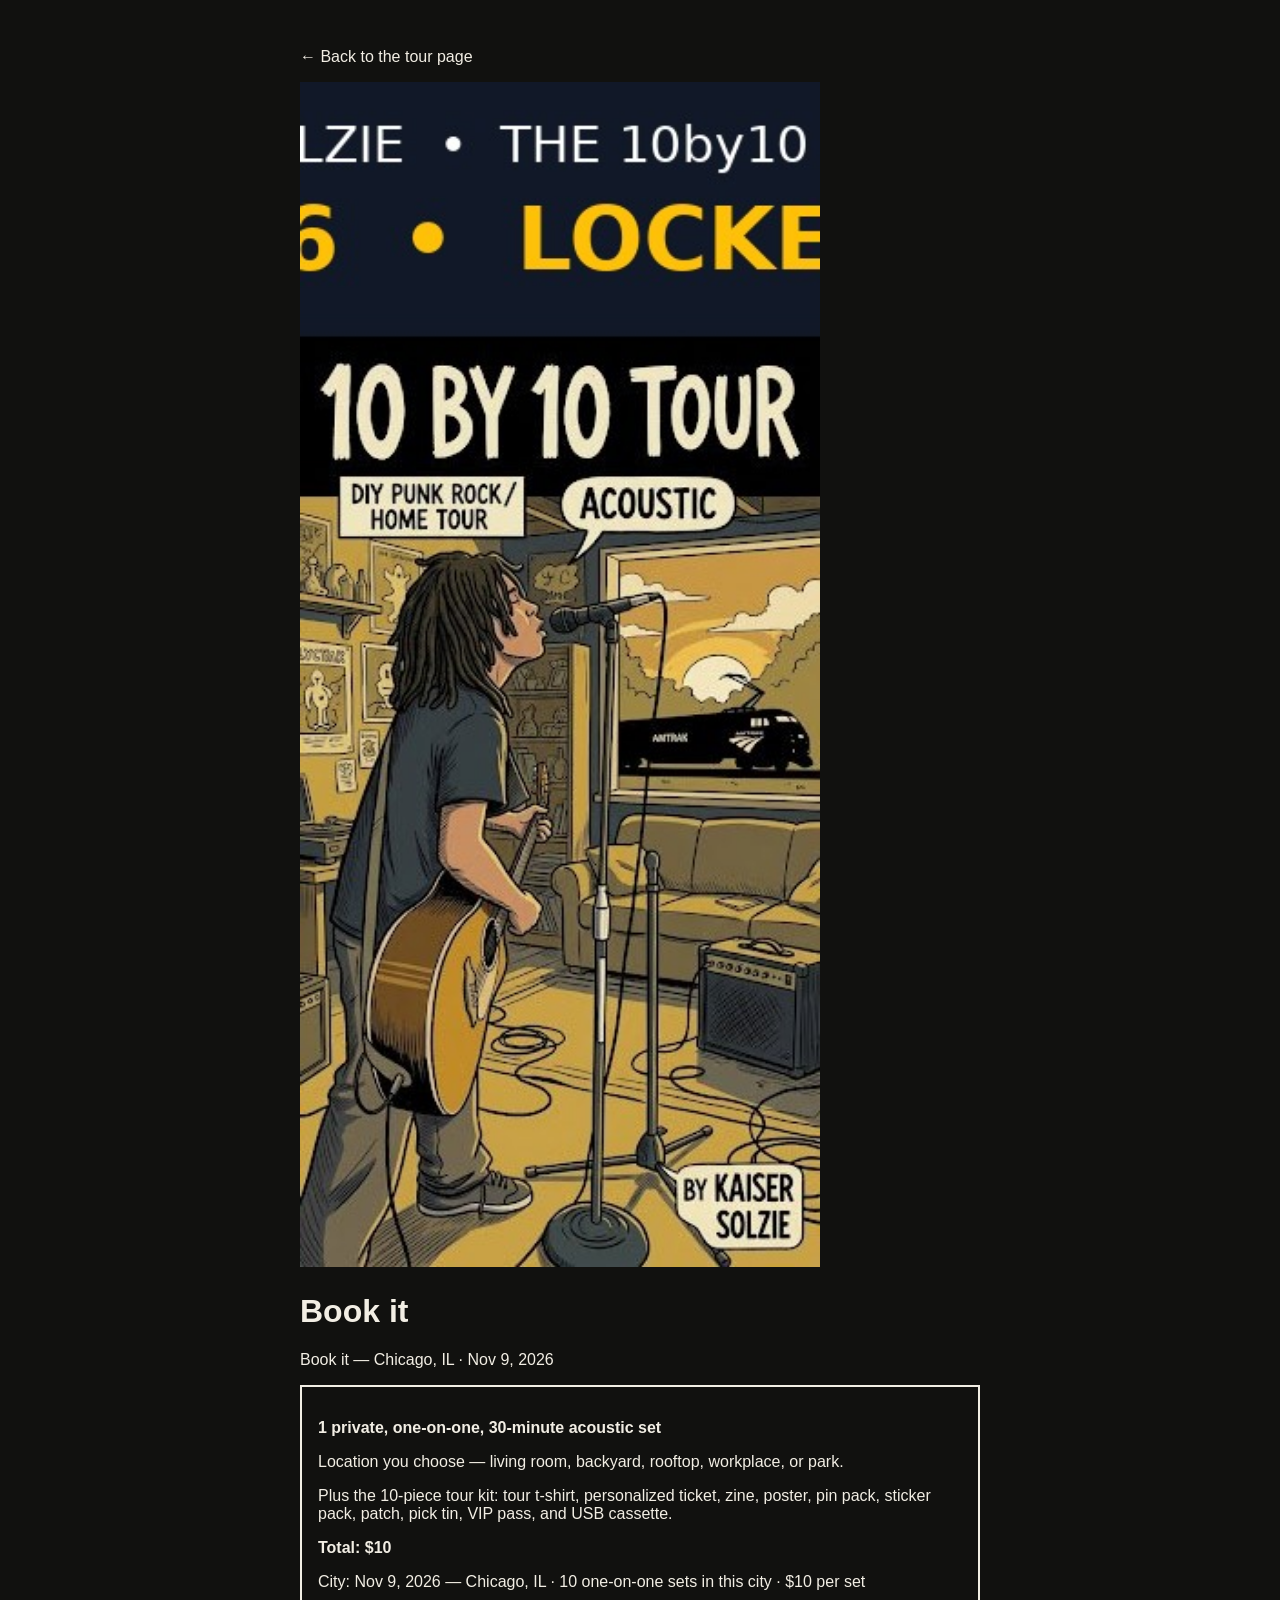
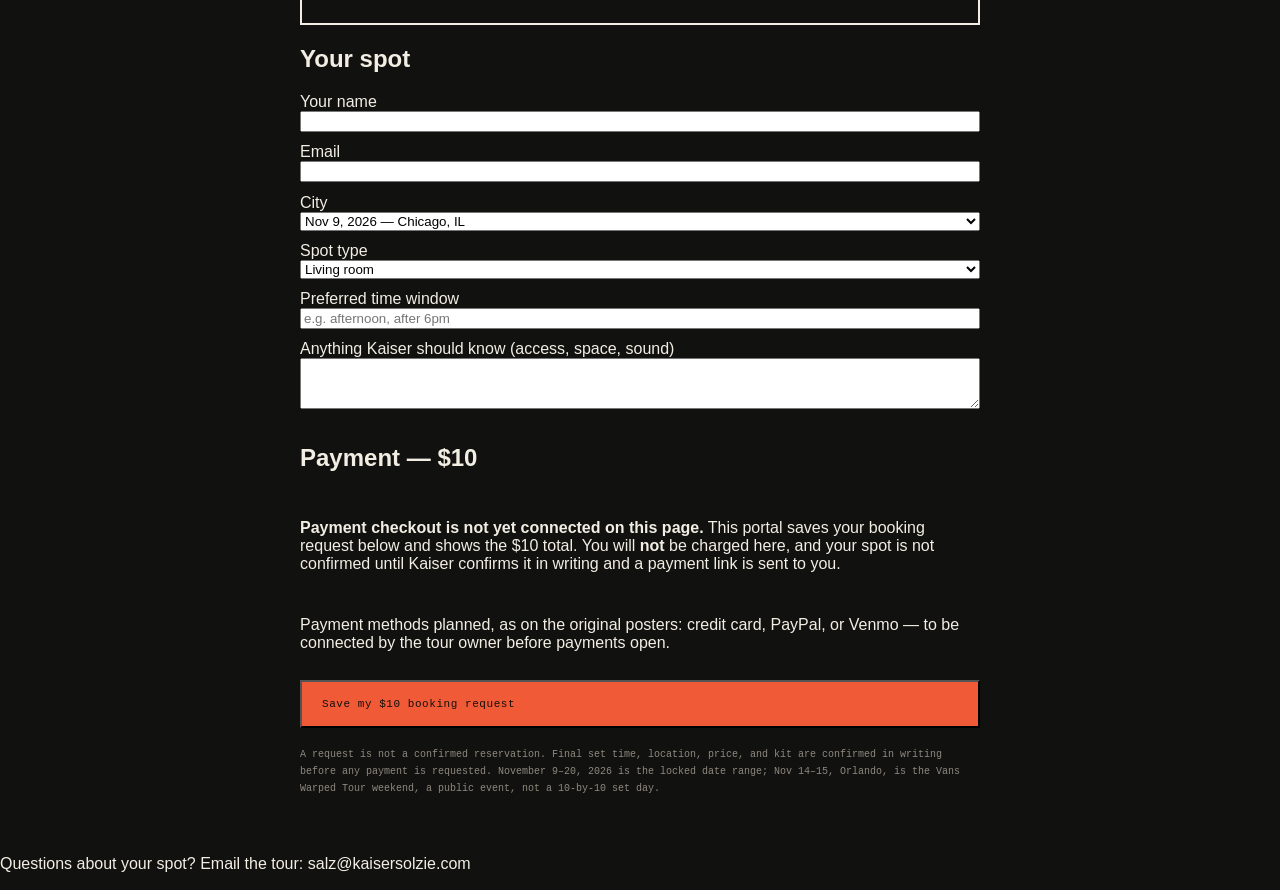
==== booking.html @ 58b7357b "Use salz@kaisersolzie.com as tour email for now" ====
<!doctype html>
<html lang="en">
<head>
<meta charset="utf-8">
<meta name="viewport" content="width=device-width, initial-scale=1">
<title>Book it — Kaiser Solzie 10by10 Tour</title>
<link rel="stylesheet" href="styles.css">
</head>
<body>
<main class="section-wrap" style="max-width:720px;margin:0 auto;padding:2rem 1.25rem">
<p><a href="index.html">← Back to the tour page</a></p>
<img src="assets/posters-nov9-20/poster-cover-nov9-20.jpg" alt="Original 10by10 tour cover poster" style="width:100%;height:auto;max-width:520px">
<h1>Book it</h1>
<p id="city-heading">Kaiser Solzie — The 10by10 Rail Tour</p>
<div id="order" style="border:2px solid currentColor;padding:1rem">
<p><strong>1 private, one-on-one, 30-minute acoustic set</strong></p>
<p>Location you choose — living room, backyard, rooftop, workplace, or park.</p>
<p>Plus the 10-piece tour kit: tour t-shirt, personalized ticket, zine, poster, pin pack, sticker pack, patch, pick tin, VIP pass, and USB cassette.</p>
<p><strong>Total: $10</strong></p>
<p id="city-line"></p>
</div>
<h2>Your spot</h2>
<form id="book-form" style="display:grid;gap:.7rem">
<label>Your name <input name="name" required style="width:100%"></label>
<label>Email <input name="email" type="email" required style="width:100%"></label>
<label>City <select name="city" id="city-select" style="width:100%"></select></label>
<label>Spot type <select name="spot" style="width:100%"><option>Living room</option><option>Backyard</option><option>Rooftop</option><option>Workplace</option><option>Park / outdoor</option><option>Other</option></select></label>
<label>Preferred time window <input name="time" placeholder="e.g. afternoon, after 6pm" style="width:100%"></label>
<label>Anything Kaiser should know (access, space, sound) <textarea name="notes" rows="3" style="width:100%"></textarea></label>
<h2>Payment — $10</h2>
<p><strong>Payment checkout is not yet connected on this page.</strong> This portal saves your booking request below and shows the $10 total. You will <strong>not</strong> be charged here, and your spot is not confirmed until Kaiser confirms it in writing and a payment link is sent to you.</p>
<p>Payment methods planned, as on the original posters: credit card, PayPal, or Venmo — to be connected by the tour owner before payments open.</p>
<button type="submit" class="button button-primary">Save my $10 booking request</button>
</form>
<div id="book-summary" style="white-space:pre-wrap;margin-top:1rem"></div>
<p class="fine-print">A request is not a confirmed reservation. Final set time, location, price, and kit are confirmed in writing before any payment is requested. November 9–20, 2026 is the locked date range; Nov 14–15, Orlando, is the Vans Warped Tour weekend, a public event, not a 10-by-10 set day.</p>
</main>
<script>
const CITIES=[
["Nov 9","Chicago, IL"],["Nov 10","New York City, NY"],["Nov 11","Atlanta, GA"],["Nov 12","St. Pete / Tampa, FL"],["Nov 13","Orlando, FL"],["Nov 16","Dallas / Fort Worth, TX"],["Nov 17","Austin & San Antonio, TX"],["Nov 18","Los Angeles, CA"],["Nov 19","San Diego, CA"],["Nov 20","San Francisco / Bay Area, CA — 100th set finale"]
];
const params=new URLSearchParams(location.search);
const sel=document.getElementById("city-select");
CITIES.forEach(c=>{const o=document.createElement("option"); o.value=c[1]; o.textContent=c[0]+", 2026 — "+c[1]; if(params.get("city")===c[1]) o.selected=true; sel.appendChild(o);});
function updateLine(){
  const c=CITIES.find(x=>x[1]===sel.value) || CITIES[0];
  document.getElementById("city-line").textContent="City: "+c[0]+", 2026 — "+c[1]+" · 10 one-on-one sets in this city · $10 per set";
  document.getElementById("city-heading").textContent="Book it — "+c[1]+" · "+c[0]+", 2026";
}
sel.addEventListener("change",updateLine); updateLine();
document.getElementById("book-form").addEventListener("submit",e=>{
  e.preventDefault(); const f=new FormData(e.target);
  document.getElementById("book-summary").textContent="BOOKING REQUEST SAVED ON THIS PAGE ONLY (not sent, not charged)\nName: "+f.get("name")+"\nEmail: "+f.get("email")+"\nCity: "+f.get("city")+"\nSpot type: "+f.get("spot")+"\nPreferred time: "+(f.get("time")||"—")+"\nNotes: "+(f.get("notes")||"—")+"\nTotal: $10\n\nNext step: Kaiser reviews timing/transit for this city day, confirms in writing, and sends a payment link once checkout is connected. No payment has been taken.";
});
</script>
<p>Questions about your spot? Email the tour: <a href="mailto:salz@kaisersolzie.com">salz@kaisersolzie.com</a></p>
</body>
</html>
---- styles.css ----
:root{--ink:#11110f;--paper:#f2eee4;--muted:#b7b1a5;--orange:#f05a36;--line:rgba(242,238,228,.18);--mono:"DM Mono",monospace;--sans:"Space Grotesk",sans-serif}*{box-sizing:border-box}html{scroll-behavior:smooth}body{margin:0;background:var(--ink);color:var(--paper);font-family:var(--sans);-webkit-font-smoothing:antialiased}a{color:inherit;text-decoration:none}.announcement{height:34px;background:var(--orange);color:#160f0c;display:flex;align-items:center;justify-content:center;gap:12px;font:500 10px var(--mono);letter-spacing:.13em}.pulse,.status-dot{width:7px;height:7px;border-radius:50%;background:currentColor;display:inline-block}.dot{opacity:.55}.site-header{height:88px;padding:0 6vw;display:flex;align-items:center;justify-content:space-between;border-bottom:1px solid var(--line)}.wordmark{display:flex;align-items:center;gap:12px;font-weight:700;letter-spacing:.08em;font-size:13px}.wordmark small{display:block;font:9px var(--mono);letter-spacing:.13em;color:var(--muted);margin-top:5px}.mark{width:37px;height:37px;display:grid;place-items:center;border:1px solid var(--orange);color:var(--orange);font-size:21px}.main-nav{display:flex;align-items:center;gap:34px;font-size:12px}.main-nav a:not(.nav-cta){color:#c9c4b9}.main-nav a:hover,.text-link:hover{color:var(--orange)}.nav-cta{border:1px solid var(--line);padding:12px 17px}.menu-toggle{display:none}.section-wrap{width:min(1180px,88vw);margin:auto}.hero{min-height:650px;display:grid;grid-template-columns:1fr .9fr;align-items:center;gap:7vw;padding-top:76px;padding-bottom:78px}.eyebrow{font:10px var(--mono);letter-spacing:.18em;color:var(--orange);margin:0 0 24px}.hero h1{font-size:clamp(64px,8.2vw,116px);line-height:.88;letter-spacing:-.085em;margin:0 0 28px;font-weight:600}.hero h1 span,h2 em{color:var(--orange);font-style:normal}.hero-lede{font-size:18px;font-weight:600;margin:0 0 12px}.hero-body{max-width:490px;color:#bcb6aa;line-height:1.75;font-size:14px}.hero-actions{display:flex;align-items:center;gap:24px;margin-top:30px}.button{display:inline-flex;align-items:center;gap:25px;padding:16px 20px;font:11px var(--mono);letter-spacing:.05em}.button-primary{background:var(--orange);color:#160f0c}.button-primary:hover{background:#ff7956}.text-link{font:11px var(--mono);color:#d1cbbf}.micro-note,.fine-print{font:10px var(--mono);color:#8f897f;line-height:1.7}.hero-art{position:relative;padding:0 18px 25px 0}.art-frame{position:relative;aspect-ratio:4/4.5;background:#29251f;border:1px solid #625346;overflow:hidden}.art-frame:before{content:"";position:absolute;inset:0;background:linear-gradient(145deg,rgba(240,90,54,.1),transparent 48%,rgba(0,0,0,.3));z-index:1;pointer-events:none}.art-frame img{width:100%;height:100%;object-fit:cover;display:block}.art-fallback{background:radial-gradient(circle at 65% 35%,#81503d,#342a24 48%,#171613 80%)}.art-caption{position:absolute;bottom:0;left:0;right:0;z-index:2;display:flex;justify-content:space-between;padding:14px;background:rgba(17,17,15,.8);font:9px var(--mono);letter-spacing:.13em}.orbit{position:absolute;border:1px solid var(--orange);color:var(--orange);background:var(--ink);border-radius:50%;display:grid;place-content:center;text-align:center;font:20px var(--mono)}.orbit small{font-size:8px;letter-spacing:.15em}.orbit-one{width:86px;height:86px;right:-20px;top:12%}.orbit-two{width:78px;height:78px;left:-32px;bottom:10%;font-size:13px}.stats{display:grid;grid-template-columns:repeat(4,1fr);border-top:1px solid var(--line);border-bottom:1px solid var(--line);padding:28px 0;margin-bottom:130px}.stats div{padding-left:28px;border-left:1px solid var(--line)}.stats div:first-child{border:0;padding-left:0}.stats strong{display:block;font-size:42px;letter-spacing:-.06em;font-weight:500}.stats span{font:9px var(--mono);letter-spacing:.12em;color:var(--muted)}.ticket-section{display:grid;grid-template-columns:.8fr 1.2fr;gap:10%;padding-bottom:140px}.section-heading h2,.routing-top h2,.sound-inner h2,.booking-section h2{font-size:clamp(48px,6vw,78px);line-height:.94;letter-spacing:-.075em;font-weight:500;margin:0}.intro{font-size:19px;line-height:1.55;max-width:650px;margin:0 0 40px}.feature-grid{display:grid;grid-template-columns:1fr 1fr;gap:1px;background:var(--line);border:1px solid var(--line)}.feature{background:var(--ink);padding:24px;min-height:175px}.feature-no{font:10px var(--mono);color:var(--orange)}.feature h3{font-size:17px;margin:19px 0 8px}.feature p{font-size:12px;line-height:1.7;color:#aaa498;margin:0}.feature-wide{grid-column:1/-1;display:flex;gap:25px;min-height:auto}.feature-wide h3{margin-top:0}.fine-print{margin-top:18px}.routing-section{background:#e9e4d9;color:var(--ink);padding:105px 0 115px}.routing-top{display:flex;align-items:end;justify-content:space-between;gap:40px;margin-bottom:45px}.routing-top .eyebrow{color:#bd452a}.routing-top h2 em{color:#bd452a}.routing-intro{max-width:360px;color:#625d54;font-size:14px;line-height:1.7}.status-note{display:flex;gap:14px;padding:18px 20px;background:#ded8cb;border-left:3px solid var(--orange);margin-bottom:28px}.status-dot{color:#bd452a;flex:none;margin-top:5px}.status-note strong{font-size:12px}.status-note p{font-size:11px;line-height:1.6;color:#655f55;margin:5px 0 0}.route-list{border-top:1px solid #c8c1b5}.route-row{display:grid;grid-template-columns:100px 1.2fr 1fr 145px;align-items:center;gap:20px;padding:17px 10px;border-bottom:1px solid #c8c1b5}.route-date{font:10px var(--mono);color:#6e675d}.route-date b{font-size:19px;color:#1a1916;margin-left:5px}.route-city{font-size:16px;font-weight:600}.route-type{font-size:11px;color:#777064}.route-status{font:9px var(--mono);letter-spacing:.08em;color:#a44730;text-align:right}.how-section{padding-top:130px;padding-bottom:135px;display:grid;grid-template-columns:.8fr 1.2fr;gap:10%}.how-section .eyebrow{margin-bottom:25px}.steps{display:grid;grid-template-columns:1fr 1fr;gap:36px 28px}.steps article{border-top:1px solid var(--line);padding-top:17px}.steps article>span{font:9px var(--mono);color:var(--orange);letter-spacing:.1em}.steps h3{font-size:19px;margin:15px 0 8px}.steps p{font-size:12px;line-height:1.75;color:#aaa498;margin:0}.sound-section{background:#24211d;padding:90px 0}.sound-inner{display:grid;grid-template-columns:1fr .8fr;align-items:center;gap:12%}.sound-inner h2 em{color:var(--orange)}.sound-inner>div:first-child>p:not(.eyebrow){max-width:390px;color:#b8b1a5;font-size:14px;line-height:1.7;margin:24px 0}.button-outline{border:1px solid #746b5f}.button-outline:hover{border-color:var(--orange);color:var(--orange)}.sound-card{min-height:270px;border:1px solid #62594d;padding:25px;display:flex;flex-direction:column;justify-content:space-between;background:radial-gradient(circle at 50% 45%,#49372e,#24211d 70%)}.sound-label,.sound-card small{font:9px var(--mono);letter-spacing:.14em;color:#c0b7a9}.sound-mark{font-size:95px;font-weight:700;letter-spacing:-.12em;color:var(--orange);text-align:center}.sound-mark span{font-size:42px}.sound-card p{font:10px var(--mono);letter-spacing:.12em;margin:0}.booking-section{padding-top:130px;padding-bottom:130px;position:relative}.booking-section h2{font-size:clamp(58px,7vw,90px)}.booking-section h2 em{color:var(--orange)}.booking-copy{max-width:520px;color:#aaa498;font-size:14px;line-height:1.8;margin-top:28px}.booking-stamp{position:absolute;right:5%;top:35%;width:160px;height:160px;border:1px solid var(--orange);border-radius:50%;display:flex;flex-direction:column;align-items:center;justify-content:center;transform:rotate(9deg);color:var(--orange)}.booking-stamp span,.booking-stamp small{font:8px var(--mono);letter-spacing:.15em}.booking-stamp strong{font:15px var(--mono);margin:7px 0}.booking-stamp small{font-size:6px}.site-footer{border-top:1px solid var(--line);padding:34px 6vw;display:flex;align-items:center;justify-content:space-between;gap:25px}.footer-meta{display:flex;flex-direction:column;gap:7px;font:8px var(--mono);letter-spacing:.04em;color:#8e887e}.back-top{font:9px var(--mono);color:var(--orange);white-space:nowrap}
@media(max-width:800px){.site-header{height:72px}.menu-toggle{display:block;background:none;border:0;color:var(--paper);font:10px var(--mono)}.menu-toggle span{margin-left:7px}.main-nav{display:none;position:absolute;z-index:10;top:106px;left:0;right:0;background:#1d1c19;padding:22px 6vw;flex-direction:column;align-items:flex-start;border-bottom:1px solid var(--line)}.main-nav.open{display:flex}.hero{grid-template-columns:1fr;padding-top:70px;gap:55px}.hero h1{font-size:clamp(65px,15vw,105px)}.hero-art{width:88%;margin:auto}.stats{margin-bottom:90px}.stats strong{font-size:32px}.stats span{font-size:7px}.ticket-section,.how-section{grid-template-columns:1fr;gap:45px;padding-bottom:95px}.routing-section{padding:80px 0}.routing-top{display:block}.routing-intro{margin-top:25px}.route-row{grid-template-columns:75px 1fr auto;gap:9px}.route-type{grid-column:2;grid-row:2}.route-status{grid-column:3;grid-row:1/3;font-size:7px;max-width:88px}.route-city{font-size:14px}.how-section{padding-top:90px}.sound-inner{grid-template-columns:1fr;gap:45px}.booking-stamp{position:static;margin:45px 0 0 10px;width:140px;height:140px}.site-footer{align-items:flex-start;flex-wrap:wrap}.footer-meta{order:3;width:100%}}
@media(max-width:480px){.announcement{font-size:8px;gap:7px}.hero-actions{align-items:flex-start;flex-direction:column;gap:17px}.stats{grid-template-columns:1fr 1fr;gap:20px}.stats div:nth-child(3){padding-left:0;border-left:0}.feature-grid,.steps{grid-template-columns:1fr}.feature-wide{grid-column:auto;display:block}.feature-wide h3{margin-top:19px}.route-row{grid-template-columns:62px 1fr}.route-status{grid-column:2;grid-row:3;text-align:left}.route-type{grid-column:2;grid-row:2}.route-date b{font-size:17px}.site-footer{padding-left:6vw;padding-right:6vw}.back-top{margin-left:auto}}
@media(prefers-reduced-motion:reduce){html{scroll-behavior:auto}*{animation-duration:.01ms!important;transition-duration:.01ms!important}}

/* Illustrated tour assets */
.tour-kit-art,.route-art{display:block;width:100%;height:auto;border-radius:18px;margin:28px 0}
.tour-kit-art{max-width:900px;margin:34px auto 20px}
.route-art{max-width:1100px;margin:28px auto 34px;border:1px solid var(--line)}
@media(max-width:640px){.tour-kit-art,.route-art{border-radius:12px;margin:20px 0}}


/* Tour artwork layer — original vector concept pending recovery of supplied artwork */
.hero-art .art-frame{position:relative;overflow:hidden;background:#211c18;min-height:420px}
.hero-illustration{position:relative;width:100%;height:100%;min-height:420px;overflow:hidden;background:#211c18}
.hero-illustration svg{display:block;width:100%;height:100%;min-height:420px;object-fit:cover}
.art-placeholder-note{position:absolute;left:18px;bottom:52px;padding:7px 10px;background:rgba(17,17,15,.82);border:1px solid rgba(240,90,54,.65);color:#f2eee4;font:8px var(--mono);letter-spacing:.12em}
.hero-art .art-caption{position:relative;z-index:2}
.routing-section{position:relative;overflow:hidden}
.routing-section:before{content:"";position:absolute;left:6vw;top:0;bottom:0;width:1px;background:linear-gradient(transparent,rgba(240,90,54,.35),transparent);pointer-events:none}
.route-row{position:relative}
.route-row:before{content:"";position:absolute;left:-1.7rem;top:50%;width:7px;height:7px;border:1px solid var(--orange);border-radius:50%;background:var(--ink);transform:translateY(-50%)}
.feature{position:relative}
.feature-no{display:inline-flex;align-items:center;justify-content:center;width:30px;height:30px;border:1px solid rgba(240,90,54,.55);border-radius:50%;font:10px var(--mono);color:var(--orange)}
.sound-card{position:relative;overflow:hidden}
.sound-card:after{content:"";position:absolute;inset:14px;border:1px solid rgba(240,90,54,.22);pointer-events:none}
@media(max-width:800px){.hero-illustration,.hero-illustration svg{min-height:340px}.routing-section:before{left:4vw}.route-row:before{left:-1.15rem}}


/* Reference design: Kaiser Solzie graphics + four persistent color themes */
:root{--accent:#ff6700;--accent-2:#39ff14;--accent-3:#00f0ff;--surface:#171719;--paper:#f2eee4}
body[data-theme="industrial"]{--ink:#0a0a0c;--paper:#f2eee4;--orange:#ff6700;--accent:#ff6700;--accent-2:#39ff14;--accent-3:#00f0ff}
body[data-theme="warped"]{--ink:#0c0d12;--paper:#fff8e6;--orange:#ffde00;--accent:#ffde00;--accent-2:#ff007f;--accent-3:#00e5ff}
body[data-theme="vinyl"]{--ink:#100e0c;--paper:#f6e8cb;--orange:#ff9f1c;--accent:#ff9f1c;--accent-2:#ffd166;--accent-3:#e71d36}
body[data-theme="zine"]{--ink:#0d0d0d;--paper:#fff;--orange:#d90429;--accent:#d90429;--accent-2:#fff;--accent-3:#a7a7a7}
.announcement{position:relative;isolation:isolate;background:repeating-linear-gradient(135deg,var(--ink) 0 13px,var(--accent) 13px 26px);color:var(--paper);text-shadow:0 1px 3px #000;overflow:hidden}
.announcement:before{content:"";position:absolute;inset:4px 0;background:rgba(0,0,0,.78);z-index:-1}
.mark{color:var(--accent);border-color:var(--accent)}
.mark svg{width:27px;height:27px;display:block}
.theme-switcher{display:flex;align-items:center;gap:7px;margin-left:auto;margin-right:22px}
.theme-switcher>span{font:8px var(--mono);letter-spacing:.15em;color:var(--muted);margin-right:3px}
.theme-switcher button{width:15px;height:15px;padding:0;border-radius:50%;border:1px solid rgba(255,255,255,.5);cursor:pointer;background:var(--swatch);box-shadow:0 0 0 1px rgba(0,0,0,.3)}
.theme-switcher button[data-theme-choice="industrial"]{--swatch:linear-gradient(135deg,#39ff14 0 35%,#ff6700 35% 70%,#00f0ff 70%)}
.theme-switcher button[data-theme-choice="warped"]{--swatch:linear-gradient(135deg,#ffde00 0 35%,#ff007f 35% 70%,#00e5ff 70%)}
.theme-switcher button[data-theme-choice="vinyl"]{--swatch:linear-gradient(135deg,#ff9f1c 0 35%,#ffd166 35% 70%,#e71d36 70%)}
.theme-switcher button[data-theme-choice="zine"]{--swatch:linear-gradient(135deg,#d90429 0 50%,#fff 50%)}
.theme-switcher button[aria-pressed="true"]{outline:2px solid var(--paper);outline-offset:3px}
.sound-art-row{display:flex;align-items:center;justify-content:center;gap:24px;margin:24px auto 18px}
.vinyl-record{width:118px;height:118px;border-radius:50%;display:grid;place-items:center;background:repeating-radial-gradient(circle,#101010 0 3px,#292929 4px 5px,#080808 6px 8px);border:4px solid #080808;box-shadow:0 8px 24px #0008;animation:vinyl-spin 8s linear infinite}
.vinyl-record span{width:36px;height:36px;border-radius:50%;background:var(--accent);border:7px solid #17120d;box-shadow:0 0 0 2px var(--paper)}
.cassette-icon{width:145px;height:auto;color:var(--accent);filter:drop-shadow(0 6px 12px #0008)}
.vu-meter{height:48px;display:flex;align-items:end;justify-content:center;gap:4px;margin:8px auto 18px}
.vu-meter i{display:block;width:7px;height:calc(7px + (var(--n,1) * 1px));border-radius:2px 2px 0 0;background:var(--accent-2);box-shadow:0 0 8px color-mix(in srgb,var(--accent-2),transparent 40%);animation:vu-bounce .72s ease-in-out infinite alternate;animation-delay:calc(var(--i,0) * -.055s)}
.vu-meter i:nth-child(1){--i:1;--n:8}.vu-meter i:nth-child(2){--i:2;--n:16}.vu-meter i:nth-child(3){--i:3;--n:27}.vu-meter i:nth-child(4){--i:4;--n:34}.vu-meter i:nth-child(5){--i:5;--n:18}.vu-meter i:nth-child(6){--i:6;--n:28}.vu-meter i:nth-child(7){--i:7;--n:40}.vu-meter i:nth-child(8){--i:8;--n:32}.vu-meter i:nth-child(9){--i:9;--n:22}.vu-meter i:nth-child(10){--i:10;--n:42}.vu-meter i:nth-child(11){--i:11;--n:34}.vu-meter i:nth-child(12){--i:12;--n:24}.vu-meter i:nth-child(13){--i:13;--n:38}.vu-meter i:nth-child(14){--i:14;--n:29}.vu-meter i:nth-child(15){--i:15;--n:19}.vu-meter i:nth-child(16){--i:16;--n:36}.vu-meter i:nth-child(17){--i:17;--n:27}.vu-meter i:nth-child(18){--i:18;--n:40}.vu-meter i:nth-child(19){--i:19;--n:24}.vu-meter i:nth-child(20){--i:20;--n:33}.vu-meter i:nth-child(21){--i:21;--n:17}
@keyframes vinyl-spin{to{transform:rotate(360deg)}}
@keyframes vu-bounce{from{height:8px;opacity:.65}to{height:var(--n,24px);opacity:1}}
@media(max-width:900px){.theme-switcher{margin-left:auto;margin-right:14px}}
@media(max-width:640px){.theme-switcher{order:2;margin:0 12px 0 auto}.theme-switcher>span{display:none}.theme-switcher button{width:13px;height:13px}.site-header{gap:8px}.menu-toggle{order:3}.sound-art-row{gap:14px}.vinyl-record{width:92px;height:92px}.cassette-icon{width:115px}.vu-meter{gap:3px}.vu-meter i{width:5px}}
@media(prefers-reduced-motion:reduce){.vinyl-record,.vu-meter i{animation:none}}
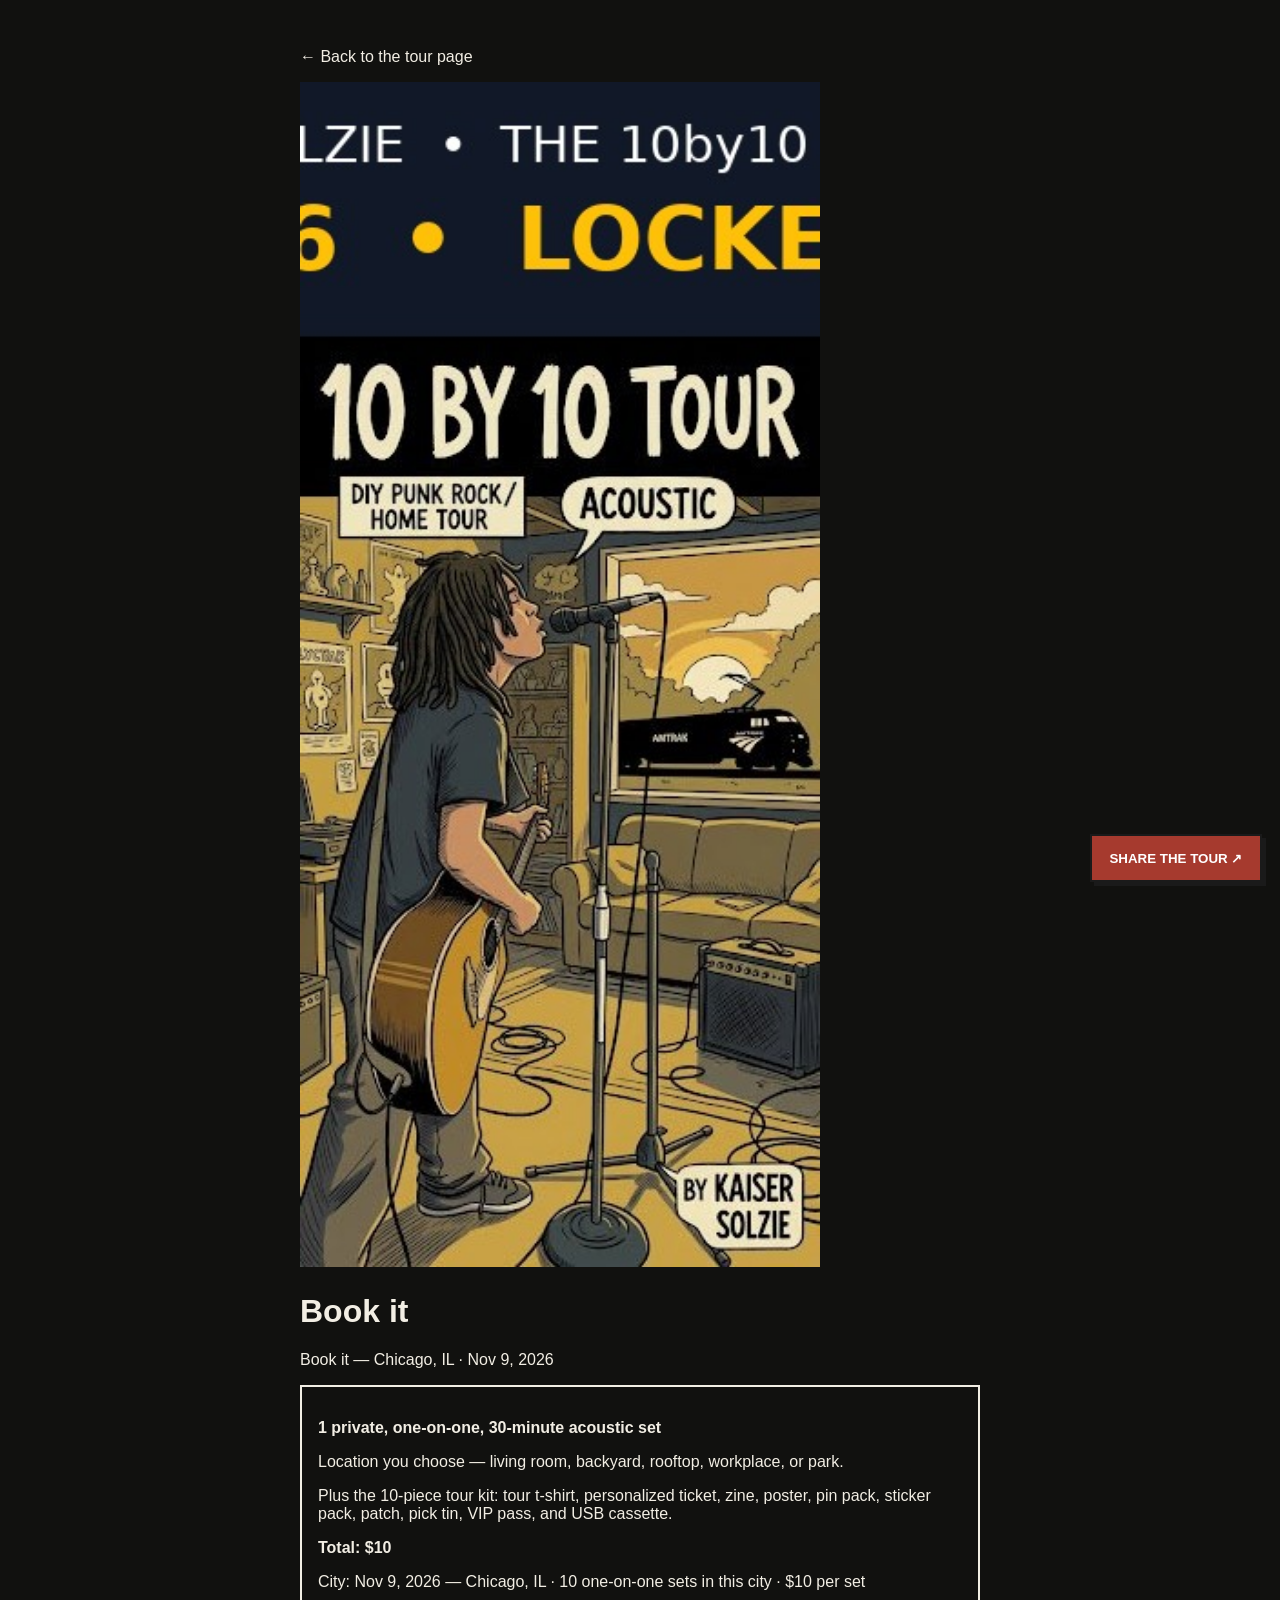
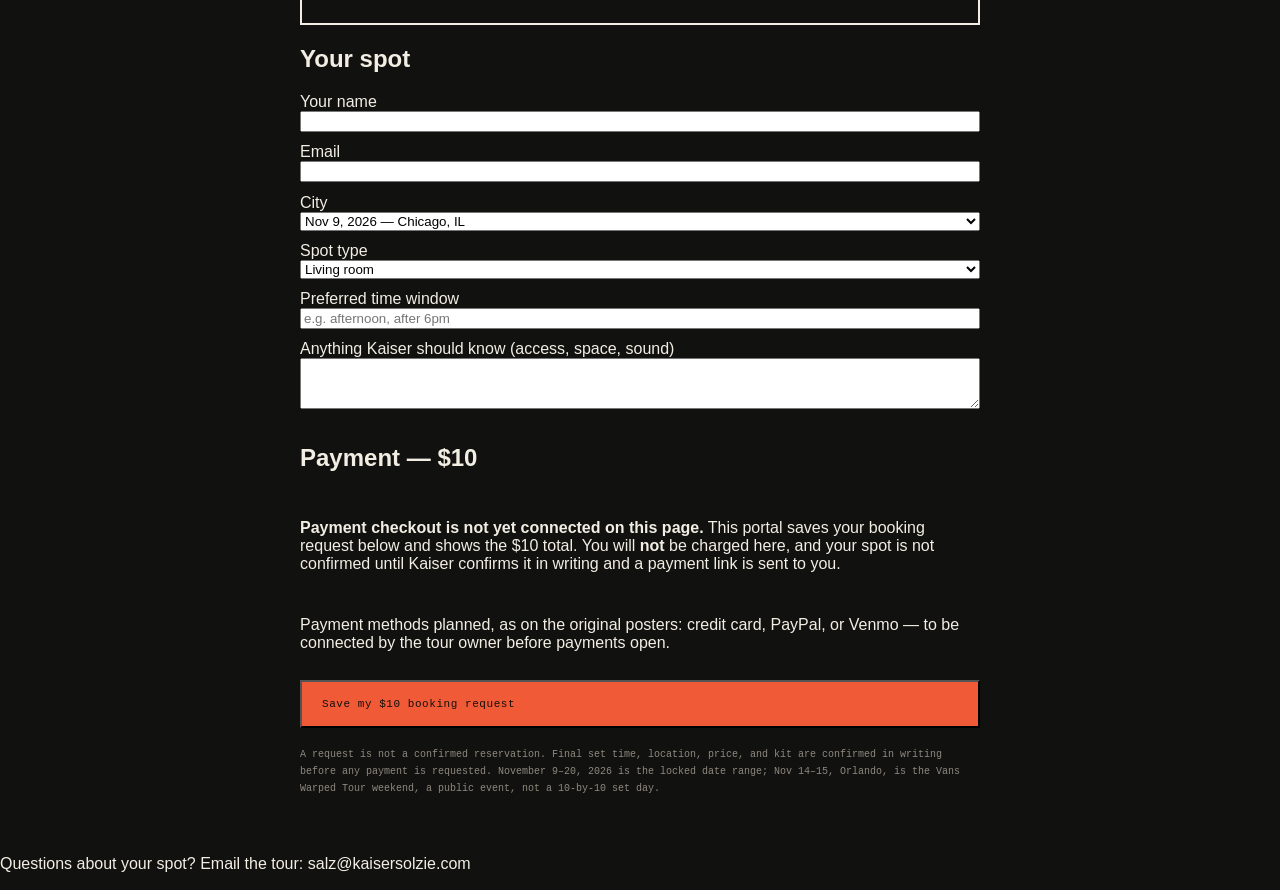
==== commit 7863ac5f: "Add hovering share CTA for social media, SMS and email" ====
--- a/booking.html
+++ b/booking.html
@@ -5,7 +5,14 @@
 <meta name="viewport" content="width=device-width, initial-scale=1">
 <title>Book it — Kaiser Solzie 10by10 Tour</title>
 <link rel="stylesheet" href="styles.css">
-</head>
+<style>
+.share-fab{position:fixed;right:18px;bottom:18px;z-index:9999}
+.share-btn{background:#A63A2E;color:#fff;border:2px solid #1A1A1A;box-shadow:4px 4px 0 #1A1A1A;padding:.9rem 1.1rem;font-weight:800;cursor:pointer;text-transform:uppercase}
+.share-panel{display:none;background:#F2E8CE;border:2px solid #1A1A1A;box-shadow:4px 4px 0 #1A1A1A;padding:.8rem;margin-bottom:.6rem;width:240px;text-align:left}
+.share-panel.open{display:block}
+.share-panel a{display:block;color:#1A1A1A;padding:.4rem 0;text-decoration:underline}
+.share-panel p{margin:.2rem 0;font-weight:700}
+</style></head>
 <body>
 <main class="section-wrap" style="max-width:720px;margin:0 auto;padding:2rem 1.25rem">
 <p><a href="index.html">← Back to the tour page</a></p>
@@ -54,5 +61,32 @@
 });
 </script>
 <p>Questions about your spot? Email the tour: <a href="mailto:salz@kaisersolzie.com">salz@kaisersolzie.com</a></p>
+
+<div class="share-fab">
+<div class="share-panel" id="share-panel">
+<p>Share the tale of the tour</p>
+<a id="share-x" href="#" target="_blank" rel="noopener">Share on X</a>
+<a id="share-fb" href="#" target="_blank" rel="noopener">Share on Facebook</a>
+<a id="share-wa" href="#" target="_blank" rel="noopener">Share on WhatsApp</a>
+<a id="share-sms" href="#">Share by SMS</a>
+<a id="share-email" href="#">Share by email</a>
+<a id="share-copy" href="#">Copy tour link</a>
+<p id="share-status" style="font-weight:400;font-size:.85rem"></p>
+</div>
+<button class="share-btn" id="share-btn" aria-expanded="false">Share the tour ↗</button>
+</div>
+<script>
+(function(){
+const url=location.href, text="Kaiser Solzie — The 10 by 10 Rail Tour. 10 cities, 100 private 30-minute sets, $10 per set. November 9–20, 2026. Book it: ";
+document.getElementById("share-x").href="https://twitter.com/intent/tweet?text="+encodeURIComponent(text)+"&url="+encodeURIComponent(url);
+document.getElementById("share-fb").href="https://www.facebook.com/sharer/sharer.php?u="+encodeURIComponent(url);
+document.getElementById("share-wa").href="https://wa.me/?text="+encodeURIComponent(text+url);
+document.getElementById("share-sms").href="sms:?body="+encodeURIComponent(text+url);
+document.getElementById("share-email").href="mailto:?subject="+encodeURIComponent("Kaiser Solzie — The 10 by 10 Rail Tour")+"&body="+encodeURIComponent(text+url);
+document.getElementById("share-copy").onclick=function(e){e.preventDefault(); if(navigator.clipboard){navigator.clipboard.writeText(url).then(()=>{document.getElementById("share-status").textContent="Link copied.";});} else {document.getElementById("share-status").textContent=url;}};
+const btn=document.getElementById("share-btn"), panel=document.getElementById("share-panel");
+btn.onclick=function(){const open=panel.classList.toggle("open"); btn.setAttribute("aria-expanded",String(open)); if(open && navigator.share){/* native share stays as fallback via the links below */}};
+})();
+</script>
 </body>
 </html>
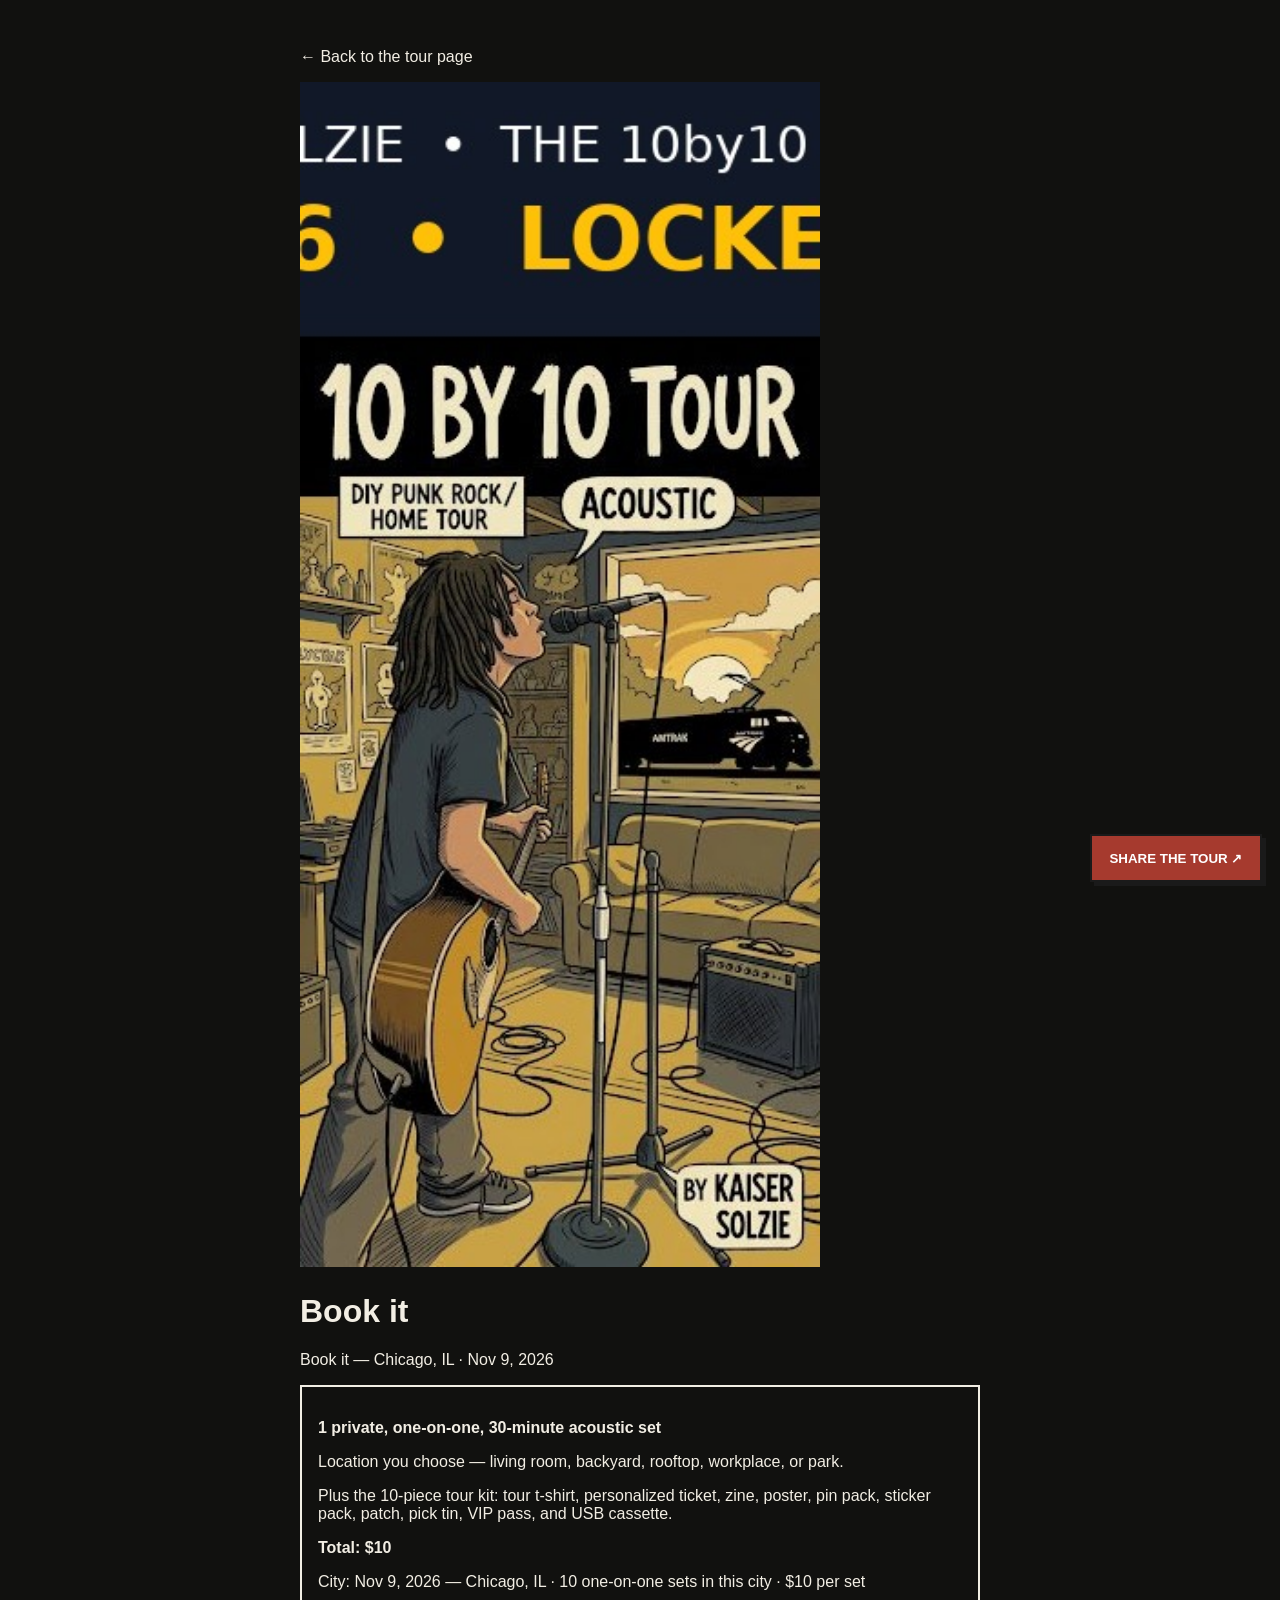
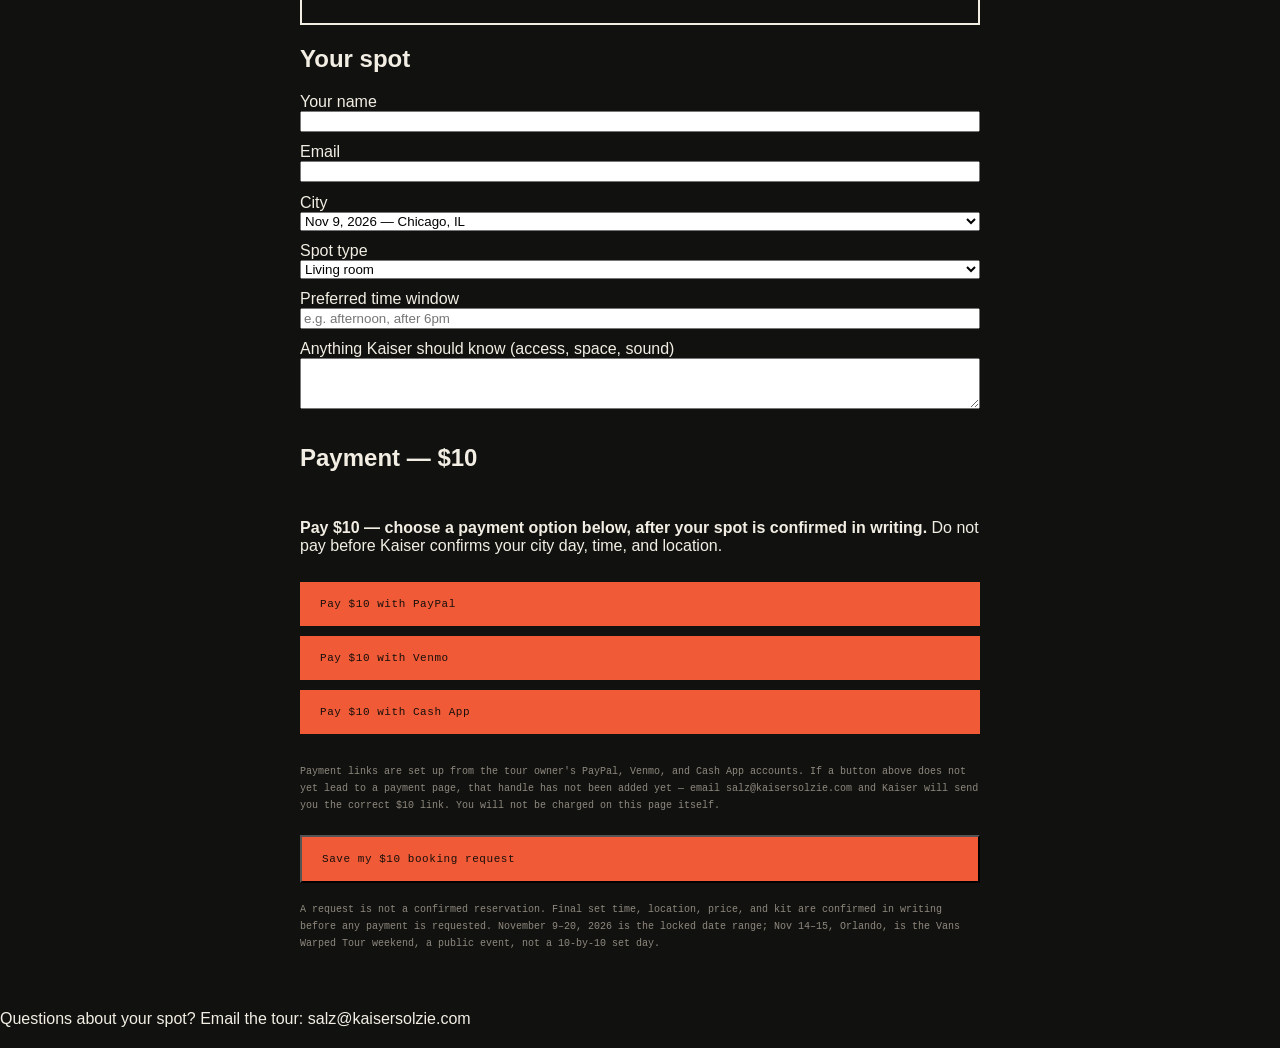
==== commit 88c69a9e: "Add PayPal, Venmo and Cash App payment options to booking portal (handles to be added)" ====
--- a/booking.html
+++ b/booking.html
@@ -35,8 +35,24 @@
 <label>Preferred time window <input name="time" placeholder="e.g. afternoon, after 6pm" style="width:100%"></label>
 <label>Anything Kaiser should know (access, space, sound) <textarea name="notes" rows="3" style="width:100%"></textarea></label>
 <h2>Payment — $10</h2>
-<p><strong>Payment checkout is not yet connected on this page.</strong> This portal saves your booking request below and shows the $10 total. You will <strong>not</strong> be charged here, and your spot is not confirmed until Kaiser confirms it in writing and a payment link is sent to you.</p>
-<p>Payment methods planned, as on the original posters: credit card, PayPal, or Venmo — to be connected by the tour owner before payments open.</p>
+<p><strong>Pay $10 — choose a payment option below, after your spot is confirmed in writing.</strong> Do not pay before Kaiser confirms your city day, time, and location.</p>
+<div id="pay-options" style="display:grid;gap:.6rem">
+<a id="pay-paypal" class="button button-primary" href="#" style="text-align:center">Pay $10 with PayPal</a>
+<a id="pay-venmo" class="button button-primary" href="#" style="text-align:center">Pay $10 with Venmo</a>
+<a id="pay-cashapp" class="button button-primary" href="#" style="text-align:center">Pay $10 with Cash App</a>
+</div>
+<p id="pay-note" class="fine-print">Payment links are set up from the tour owner's PayPal, Venmo, and Cash App accounts. If a button above does not yet lead to a payment page, that handle has not been added yet — email <a href="mailto:salz@kaisersolzie.com">salz@kaisersolzie.com</a> and Kaiser will send you the correct $10 link. You will not be charged on this page itself.</p>
+<script>
+// Payment handles — replace these three values with Kaiser's real handles to activate the buttons.
+// PayPal: paypal.me username, Venmo: @username (without @ in the link), Cash App: $cashtag (without $ in the link)
+const PAYPAL_HANDLE = ""; // e.g. "kaisersolzie"
+const VENMO_HANDLE = ""; // e.g. "kaisersolzie"
+const CASHAPP_HANDLE = ""; // e.g. "kaisersolzie"
+function setPay(id, url, label){const a=document.getElementById(id); if(url){a.href=url; a.target="_blank"; a.rel="noopener";} else {a.href="#"; a.onclick=function(e){e.preventDefault(); document.getElementById("pay-note").textContent=label+" payment link is not added yet — email salz@kaisersolzie.com for the $10 link.";};}}
+setPay("pay-paypal", PAYPAL_HANDLE ? "https://www.paypal.me/"+PAYPAL_HANDLE+"/10USD" : "", "PayPal");
+setPay("pay-venmo", VENMO_HANDLE ? "https://account.venmo.com/pay?recipients="+VENMO_HANDLE+"&amount=10&note=10by10%20tour%20spot" : "", "Venmo");
+setPay("pay-cashapp", CASHAPP_HANDLE ? "https://cash.app/$"+CASHAPP_HANDLE+"/10" : "", "Cash App");
+</script>
 <button type="submit" class="button button-primary">Save my $10 booking request</button>
 </form>
 <div id="book-summary" style="white-space:pre-wrap;margin-top:1rem"></div>
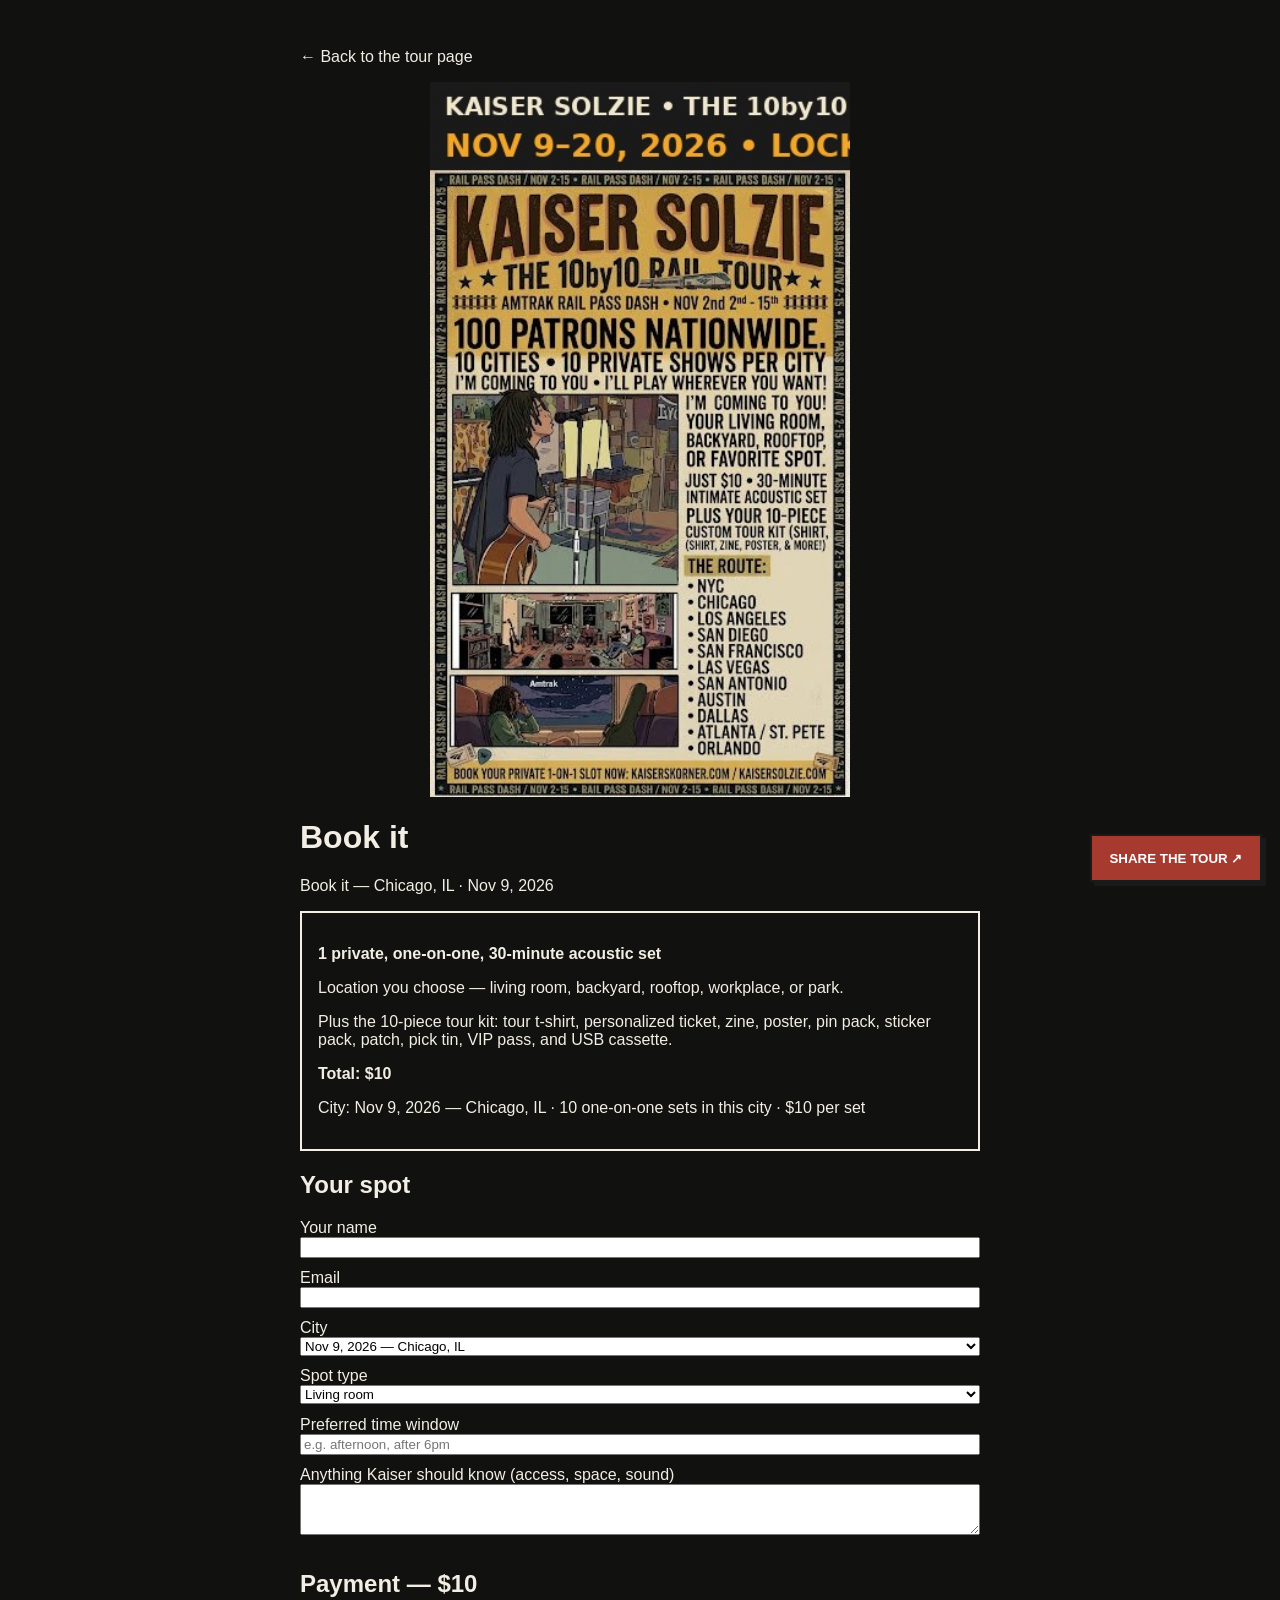
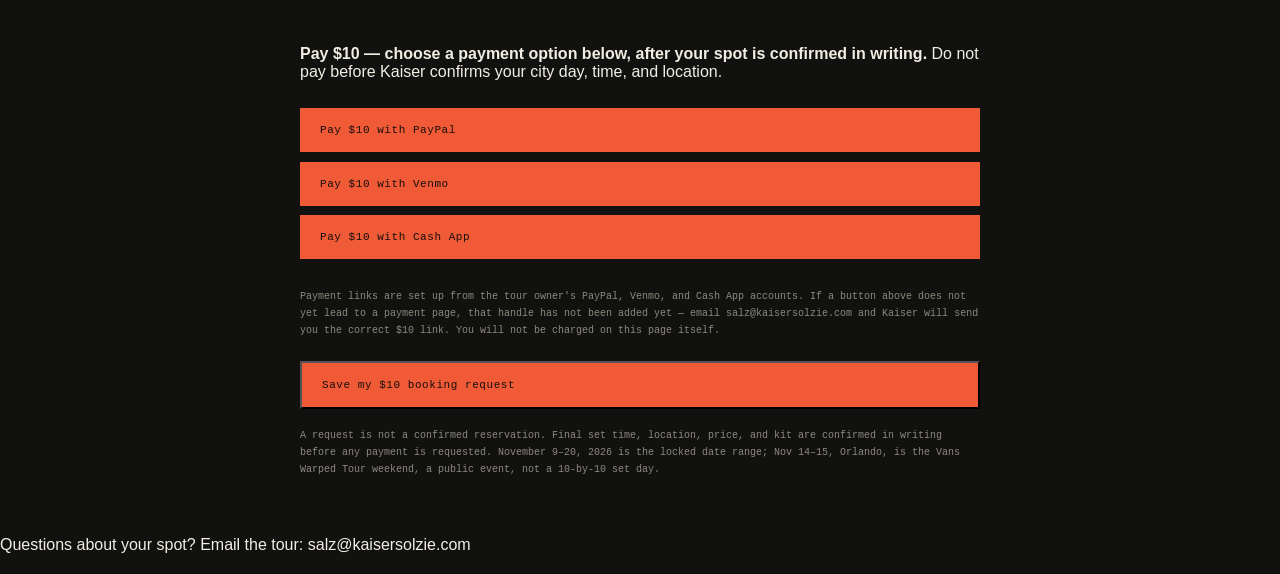
==== commit 2661db10: "Fix anchors, button styling, and image proportions; use attached cover in booking portal" ====
--- a/booking.html
+++ b/booking.html
@@ -16,7 +16,7 @@
 <body>
 <main class="section-wrap" style="max-width:720px;margin:0 auto;padding:2rem 1.25rem">
 <p><a href="index.html">← Back to the tour page</a></p>
-<img src="assets/posters-nov9-20/poster-cover-nov9-20.jpg" alt="Original 10by10 tour cover poster" style="width:100%;height:auto;max-width:520px">
+<img src="assets/attached-nov9-20/poster-cover-nov9-20.jpg" alt="Original 10by10 tour cover poster" style="width:100%;height:auto;max-width:420px;display:block;margin:0 auto">
 <h1>Book it</h1>
 <p id="city-heading">Kaiser Solzie — The 10by10 Rail Tour</p>
 <div id="order" style="border:2px solid currentColor;padding:1rem">
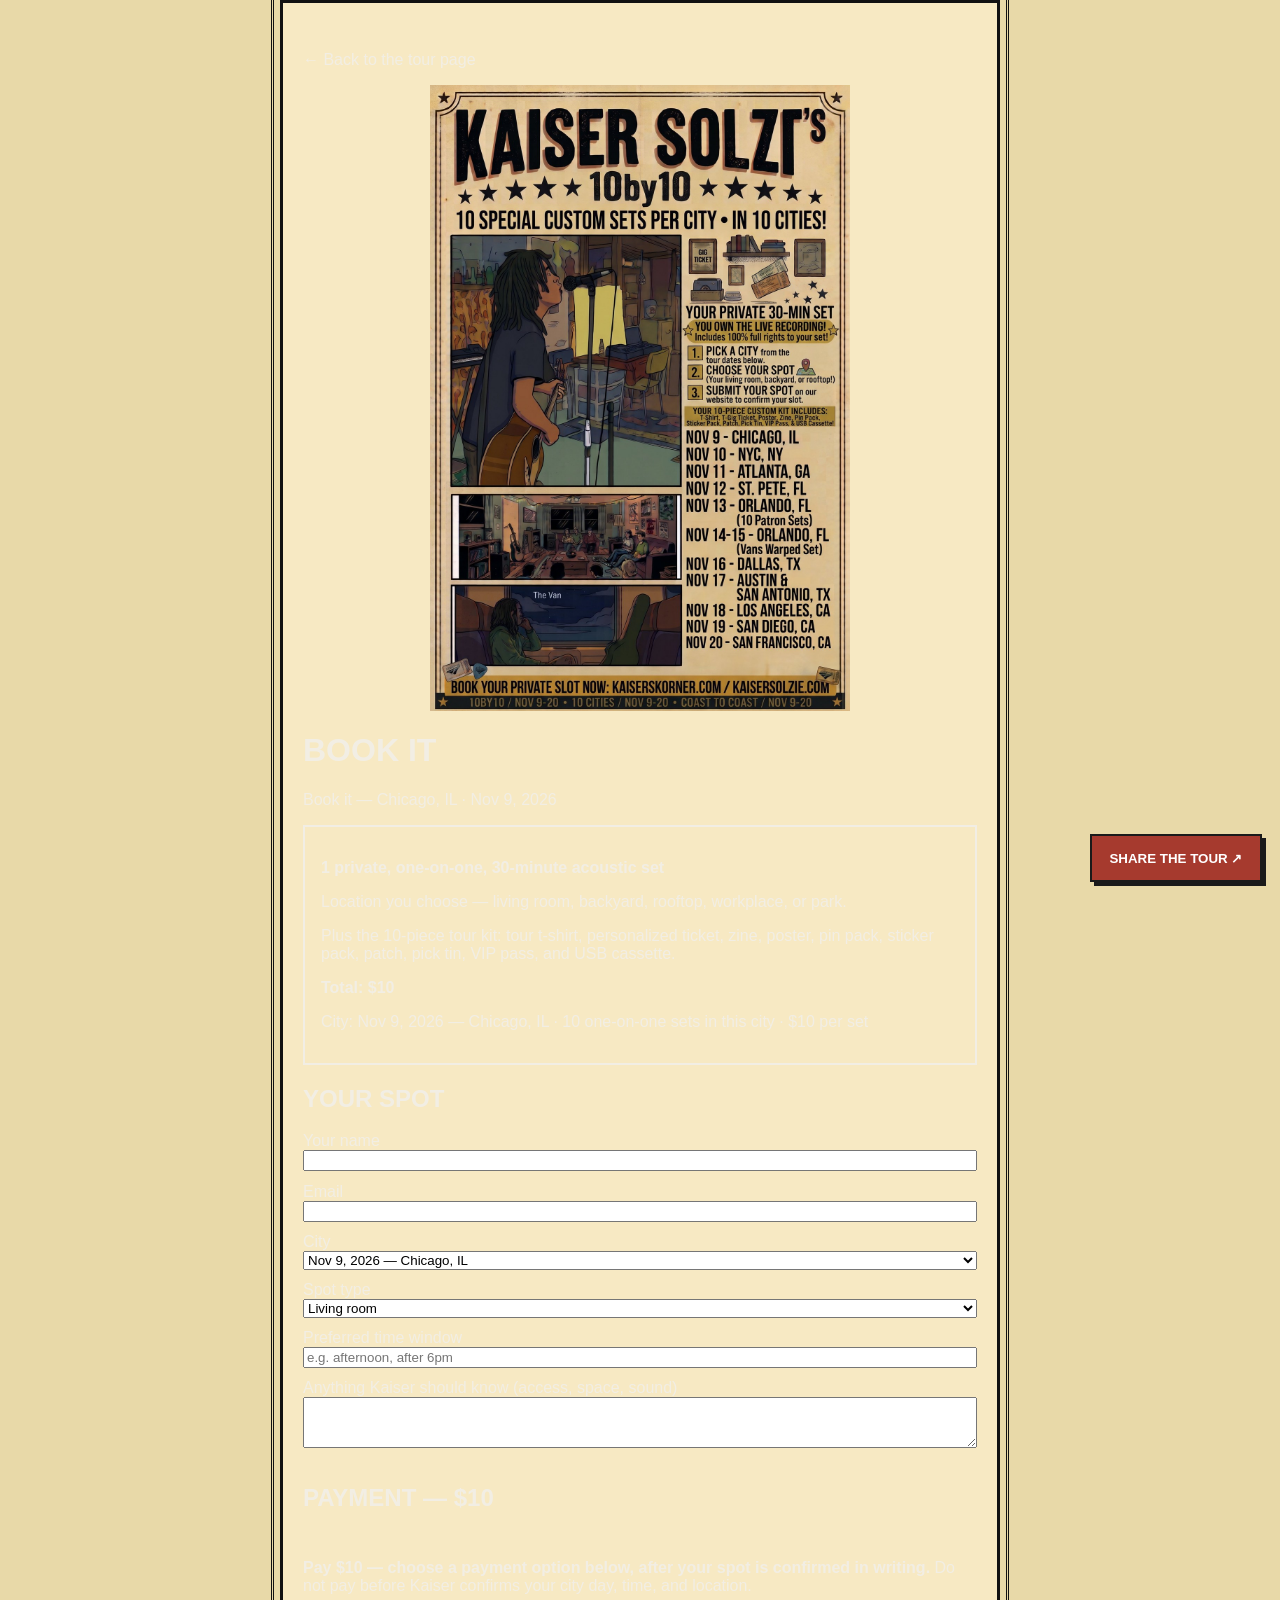
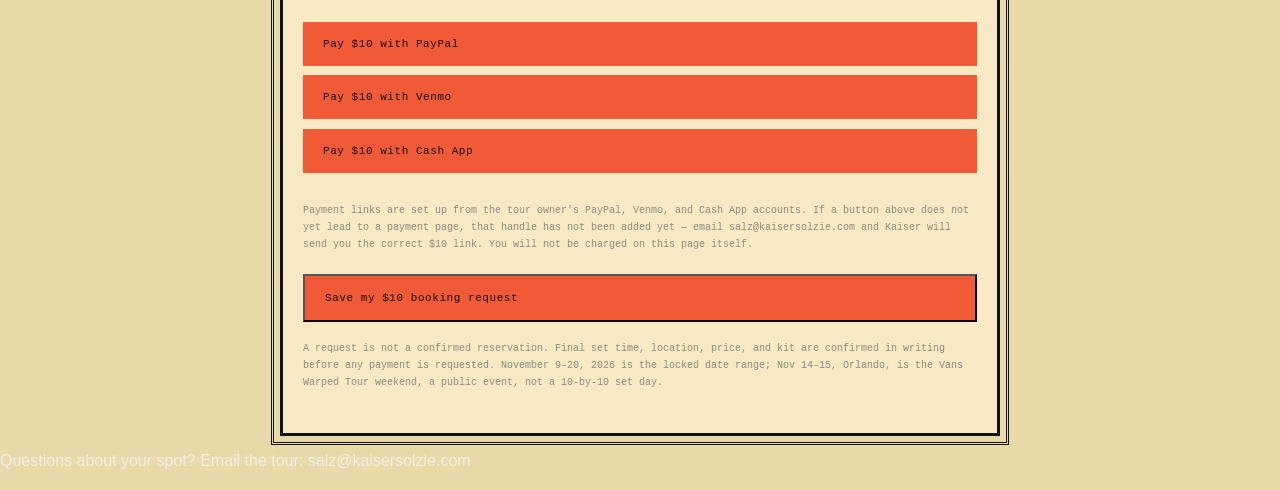
==== commit f050afe0: "Rebuild page around the updated Nov 9-20 poster: parchment, gold bars, poster masthead" ====
--- a/booking.html
+++ b/booking.html
@@ -5,18 +5,19 @@
 <meta name="viewport" content="width=device-width, initial-scale=1">
 <title>Book it — Kaiser Solzie 10by10 Tour</title>
 <link rel="stylesheet" href="styles.css">
-<style>
+<style>*{box-sizing:border-box} body{overflow-x:hidden}
+
 .share-fab{position:fixed;right:18px;bottom:18px;z-index:9999}
 .share-btn{background:#A63A2E;color:#fff;border:2px solid #1A1A1A;box-shadow:4px 4px 0 #1A1A1A;padding:.9rem 1.1rem;font-weight:800;cursor:pointer;text-transform:uppercase}
 .share-panel{display:none;background:#F2E8CE;border:2px solid #1A1A1A;box-shadow:4px 4px 0 #1A1A1A;padding:.8rem;margin-bottom:.6rem;width:240px;text-align:left}
 .share-panel.open{display:block}
 .share-panel a{display:block;color:#1A1A1A;padding:.4rem 0;text-decoration:underline}
 .share-panel p{margin:.2rem 0;font-weight:700}
-</style></head>
+</style><style>body{background:#E8D9A8} main{background:#F7E9C3;border:3px solid #111;outline:3px double #111;outline-offset:6px} h1,h2{font-family:Oswald,Arial,sans-serif;text-transform:uppercase}</style></head>
 <body>
 <main class="section-wrap" style="max-width:720px;margin:0 auto;padding:2rem 1.25rem">
 <p><a href="index.html">← Back to the tour page</a></p>
-<img src="assets/attached-nov9-20/poster-cover-nov9-20.jpg" alt="Original 10by10 tour cover poster" style="width:100%;height:auto;max-width:420px;display:block;margin:0 auto">
+<img src="assets/new-nov9-20/poster-clean-nov9-20.jpg" alt="Original 10by10 tour cover poster" style="width:100%;height:auto;max-width:420px;display:block;margin:0 auto">
 <h1>Book it</h1>
 <p id="city-heading">Kaiser Solzie — The 10by10 Rail Tour</p>
 <div id="order" style="border:2px solid currentColor;padding:1rem">
